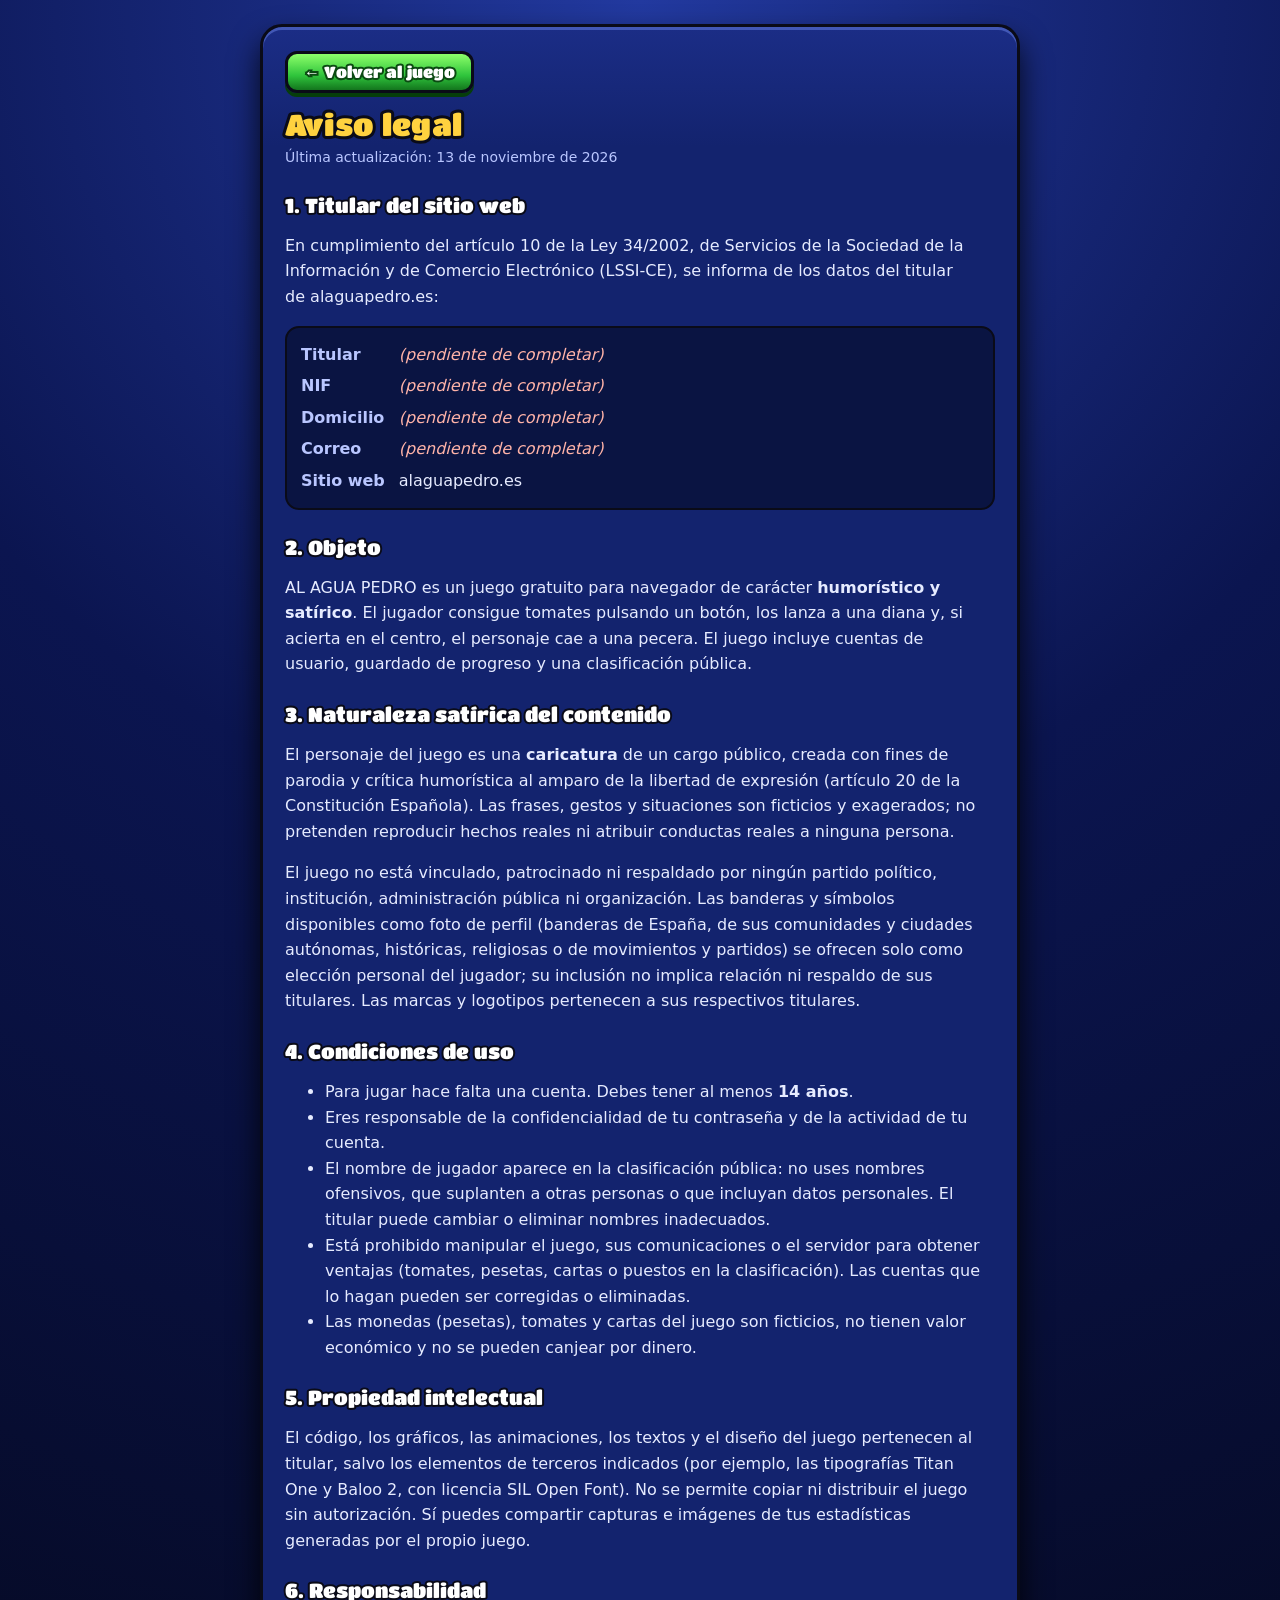
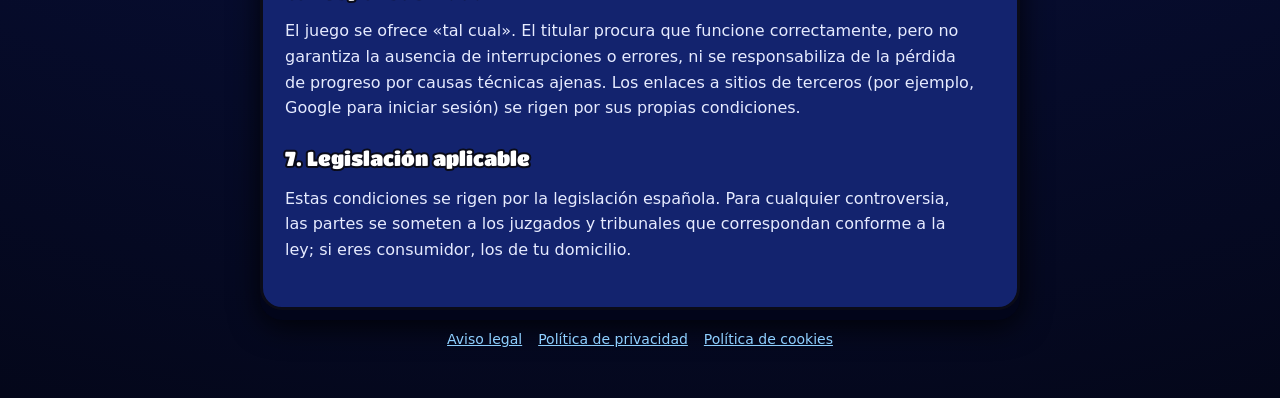
==== legal/aviso-legal.html @ da5f78ea "Versión 11: páginas legales, publicación en alaguapedro.es (Ionos) y marca de pruebas en GitHub - Av" ====
<!DOCTYPE html>
<html lang="es">
<head>
<meta charset="UTF-8">
<meta name="viewport" content="width=device-width, initial-scale=1, viewport-fit=cover">
<title>Aviso legal · AL AGUA PEDRO</title>
<meta name="robots" content="noindex">
<link rel="icon" href="../assets/favicon.svg" type="image/svg+xml">
<link rel="stylesheet" href="legal.css">
<script src="titular.js"></script>
</head>
<body>
<main>
  <a class="back" href="../">← Volver al juego</a>
  <h1>Aviso legal</h1>
  <p class="upd">Última actualización: <span data-t="actualizado"></span></p>

  <h2>1. Titular del sitio web</h2>
  <p>En cumplimiento del artículo 10 de la Ley 34/2002, de Servicios de la Sociedad de la Información y de Comercio Electrónico (LSSI-CE), se informa de los datos del titular de <span data-t="web"></span>:</p>
  <dl>
    <dt>Titular</dt><dd data-t="nombre"></dd>
    <dt>NIF</dt><dd data-t="nif"></dd>
    <dt>Domicilio</dt><dd data-t="domicilio"></dd>
    <dt>Correo</dt><dd><a data-t="email"></a></dd>
    <dt>Sitio web</dt><dd data-t="web"></dd>
  </dl>

  <h2>2. Objeto</h2>
  <p>AL AGUA PEDRO es un juego gratuito para navegador de carácter <b>humorístico y satírico</b>. El jugador consigue tomates pulsando un botón, los lanza a una diana y, si acierta en el centro, el personaje cae a una pecera. El juego incluye cuentas de usuario, guardado de progreso y una clasificación pública.</p>

  <h2>3. Naturaleza satírica del contenido</h2>
  <p>El personaje del juego es una <b>caricatura</b> de un cargo público, creada con fines de parodia y crítica humorística al amparo de la libertad de expresión (artículo 20 de la Constitución Española). Las frases, gestos y situaciones son ficticios y exagerados; no pretenden reproducir hechos reales ni atribuir conductas reales a ninguna persona.</p>
  <p>El juego no está vinculado, patrocinado ni respaldado por ningún partido político, institución, administración pública ni organización. Las banderas y símbolos disponibles como foto de perfil (banderas de España, de sus comunidades y ciudades autónomas, históricas, religiosas o de movimientos y partidos) se ofrecen solo como elección personal del jugador; su inclusión no implica relación ni respaldo de sus titulares. Las marcas y logotipos pertenecen a sus respectivos titulares.</p>

  <h2>4. Condiciones de uso</h2>
  <ul>
    <li>Para jugar hace falta una cuenta. Debes tener al menos <b>14 años</b>.</li>
    <li>Eres responsable de la confidencialidad de tu contraseña y de la actividad de tu cuenta.</li>
    <li>El nombre de jugador aparece en la clasificación pública: no uses nombres ofensivos, que suplanten a otras personas o que incluyan datos personales. El titular puede cambiar o eliminar nombres inadecuados.</li>
    <li>Está prohibido manipular el juego, sus comunicaciones o el servidor para obtener ventajas (tomates, pesetas, cartas o puestos en la clasificación). Las cuentas que lo hagan pueden ser corregidas o eliminadas.</li>
    <li>Las monedas (pesetas), tomates y cartas del juego son ficticios, no tienen valor económico y no se pueden canjear por dinero.</li>
  </ul>

  <h2>5. Propiedad intelectual</h2>
  <p>El código, los gráficos, las animaciones, los textos y el diseño del juego pertenecen al titular, salvo los elementos de terceros indicados (por ejemplo, las tipografías Titan One y Baloo 2, con licencia SIL Open Font). No se permite copiar ni distribuir el juego sin autorización. Sí puedes compartir capturas e imágenes de tus estadísticas generadas por el propio juego.</p>

  <h2>6. Responsabilidad</h2>
  <p>El juego se ofrece «tal cual». El titular procura que funcione correctamente, pero no garantiza la ausencia de interrupciones o errores, ni se responsabiliza de la pérdida de progreso por causas técnicas ajenas. Los enlaces a sitios de terceros (por ejemplo, Google para iniciar sesión) se rigen por sus propias condiciones.</p>

  <h2>7. Legislación aplicable</h2>
  <p>Estas condiciones se rigen por la legislación española. Para cualquier controversia, las partes se someten a los juzgados y tribunales que correspondan conforme a la ley; si eres consumidor, los de tu domicilio.</p>
</main>
<nav class="legal"><a href="aviso-legal.html">Aviso legal</a><a href="privacidad.html">Política de privacidad</a><a href="cookies.html">Política de cookies</a></nav>
</body>
</html>
---- legal/legal.css ----
@font-face { font-family: 'Titan One'; src: url('../assets/fonts/titan-one-latin-400-normal.woff2') format('woff2'); font-display: swap; }
@font-face { font-family: 'Baloo 2'; src: url('../assets/fonts/baloo-2-latin-800-normal.woff2') format('woff2'); font-weight: 800; font-display: swap; }
:root { --ink: #0a0b18; --bg: #0b1550; --card: #13236e; --txt: #e6ebff; --muted: #b9c6ff; --gold: #ffd23f; }
* { box-sizing: border-box; }
html { background: #04071a; }
body { margin: 0; min-height: 100vh; background: radial-gradient(circle at 50% 0, #22399f, var(--bg) 40%, #04071a); color: var(--txt);
  font: 16px/1.6 system-ui, -apple-system, 'Segoe UI', Roboto, sans-serif; padding: 24px max(16px, env(safe-area-inset-left)) 48px max(16px, env(safe-area-inset-right)); }
main { max-width: 760px; margin: 0 auto; background: linear-gradient(#1b2d86, var(--card) 120px); border: 3px solid var(--ink); border-radius: 22px; padding: 24px 22px 28px;
  box-shadow: inset 0 3px 0 #7d98ff66, 0 10px 0 #02051a, 0 16px 30px #000c; }
.back { display: inline-flex; align-items: center; gap: 6px; margin-bottom: 14px; padding: 8px 16px; border-radius: 12px; border: 3px solid var(--ink); text-decoration: none;
  background: linear-gradient(#8dff6a, #2fc43c 60%, #13751d); color: #fff; font: 16px 'Titan One', sans-serif; paint-order: stroke fill; -webkit-text-stroke: 4px #0b4a12; box-shadow: 0 4px 0 #063d0b; }
h1 { margin: 0 0 4px; font: 30px/1.15 'Titan One', sans-serif; color: var(--gold); paint-order: stroke fill; -webkit-text-stroke: 6px var(--ink); letter-spacing: .01em; }
.upd { margin: 0 0 18px; color: var(--muted); font-size: 14px; }
h2 { margin: 26px 0 8px; font: 20px 'Titan One', sans-serif; color: #fff; paint-order: stroke fill; -webkit-text-stroke: 4px var(--ink); }
p, li { max-width: 68ch; }
a { color: #8fd0ff; }
dl { display: grid; grid-template-columns: max-content 1fr; gap: 6px 14px; margin: 0; padding: 14px; border-radius: 14px; background: #0a1442; border: 2px solid var(--ink); }
dt { color: var(--muted); font-weight: 600; }
dd { margin: 0; min-width: 0; overflow-wrap: anywhere; }
table { width: 100%; border-collapse: collapse; font-size: 14px; }
.tw { overflow-x: auto; border-radius: 12px; border: 2px solid var(--ink); }
th, td { text-align: left; padding: 8px 10px; border-bottom: 1px solid #ffffff1f; vertical-align: top; }
th { background: #0a1442; color: var(--gold); }
code { font-size: 13px; background: #0a1442; padding: 1px 6px; border-radius: 6px; }
.pend { color: #ffb3a8; font-style: italic; }
nav.legal { display: flex; flex-wrap: wrap; gap: 8px 16px; justify-content: center; max-width: 760px; margin: 18px auto 0; font-size: 14px; }
@media (max-width: 480px) { dl { grid-template-columns: 1fr; gap: 0 0; } dd { margin-bottom: 8px; } h1 { font-size: 26px; } main { padding: 18px 14px 22px; } }
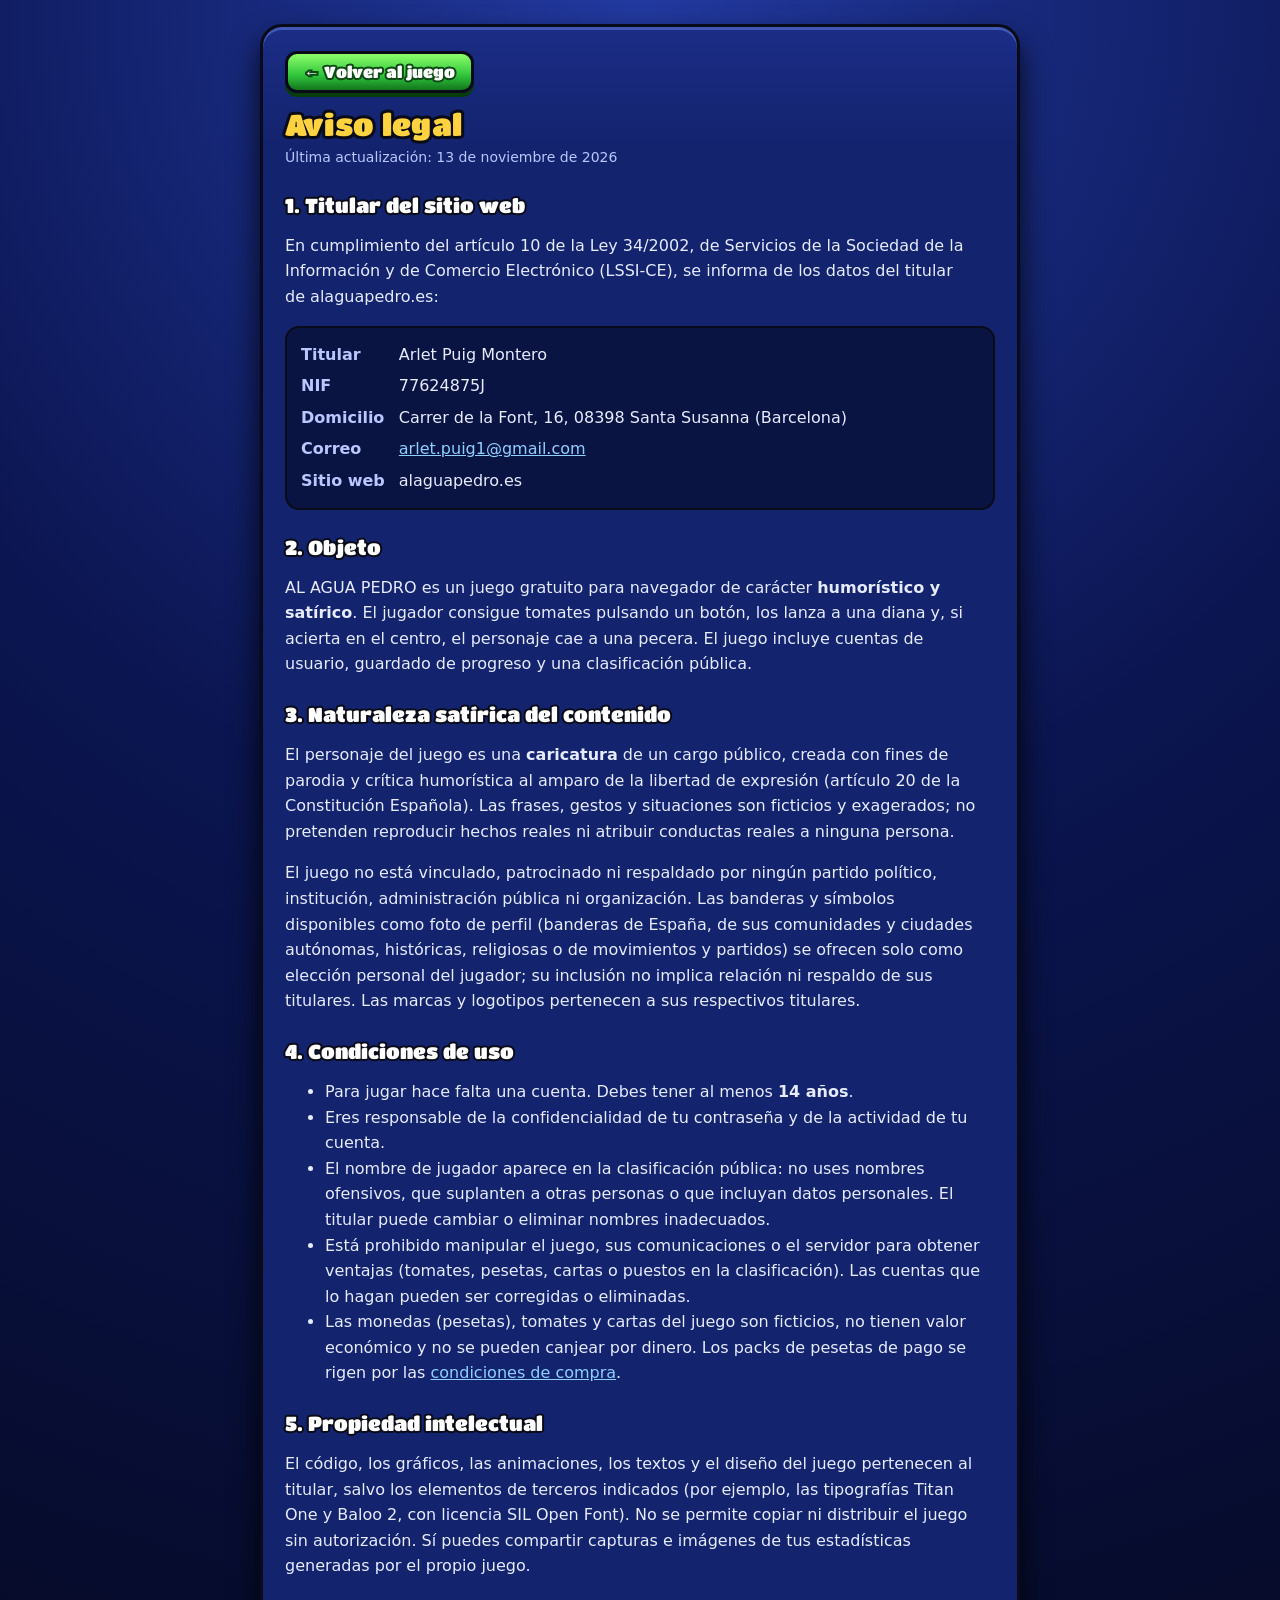
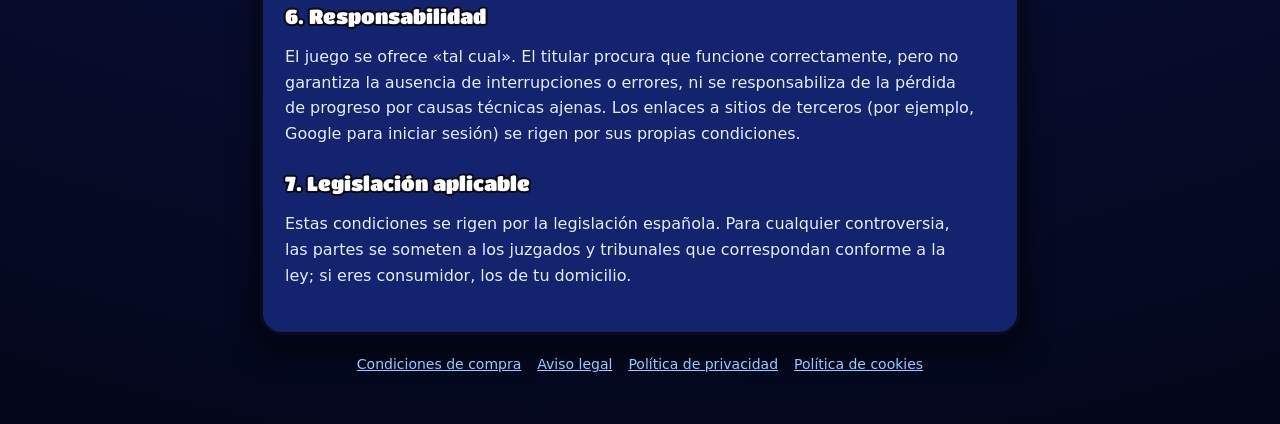
==== commit 85307d5e: "Versión 18: packs de pesetas con Stripe (Checkout, Tax e Invoicing) - Tienda: sección «Packs de pese" ====
--- a/legal/aviso-legal.html
+++ b/legal/aviso-legal.html
@@ -38,7 +38,7 @@
     <li>Eres responsable de la confidencialidad de tu contraseña y de la actividad de tu cuenta.</li>
     <li>El nombre de jugador aparece en la clasificación pública: no uses nombres ofensivos, que suplanten a otras personas o que incluyan datos personales. El titular puede cambiar o eliminar nombres inadecuados.</li>
     <li>Está prohibido manipular el juego, sus comunicaciones o el servidor para obtener ventajas (tomates, pesetas, cartas o puestos en la clasificación). Las cuentas que lo hagan pueden ser corregidas o eliminadas.</li>
-    <li>Las monedas (pesetas), tomates y cartas del juego son ficticios, no tienen valor económico y no se pueden canjear por dinero.</li>
+    <li>Las monedas (pesetas), tomates y cartas del juego son ficticios, no tienen valor económico y no se pueden canjear por dinero. Los packs de pesetas de pago se rigen por las <a href="compras.html">condiciones de compra</a>.</li>
   </ul>
 
   <h2>5. Propiedad intelectual</h2>
@@ -50,6 +50,6 @@
   <h2>7. Legislación aplicable</h2>
   <p>Estas condiciones se rigen por la legislación española. Para cualquier controversia, las partes se someten a los juzgados y tribunales que correspondan conforme a la ley; si eres consumidor, los de tu domicilio.</p>
 </main>
-<nav class="legal"><a href="aviso-legal.html">Aviso legal</a><a href="privacidad.html">Política de privacidad</a><a href="cookies.html">Política de cookies</a></nav>
+<nav class="legal"><a href="compras.html">Condiciones de compra</a><a href="aviso-legal.html">Aviso legal</a><a href="privacidad.html">Política de privacidad</a><a href="cookies.html">Política de cookies</a></nav>
 </body>
 </html>
